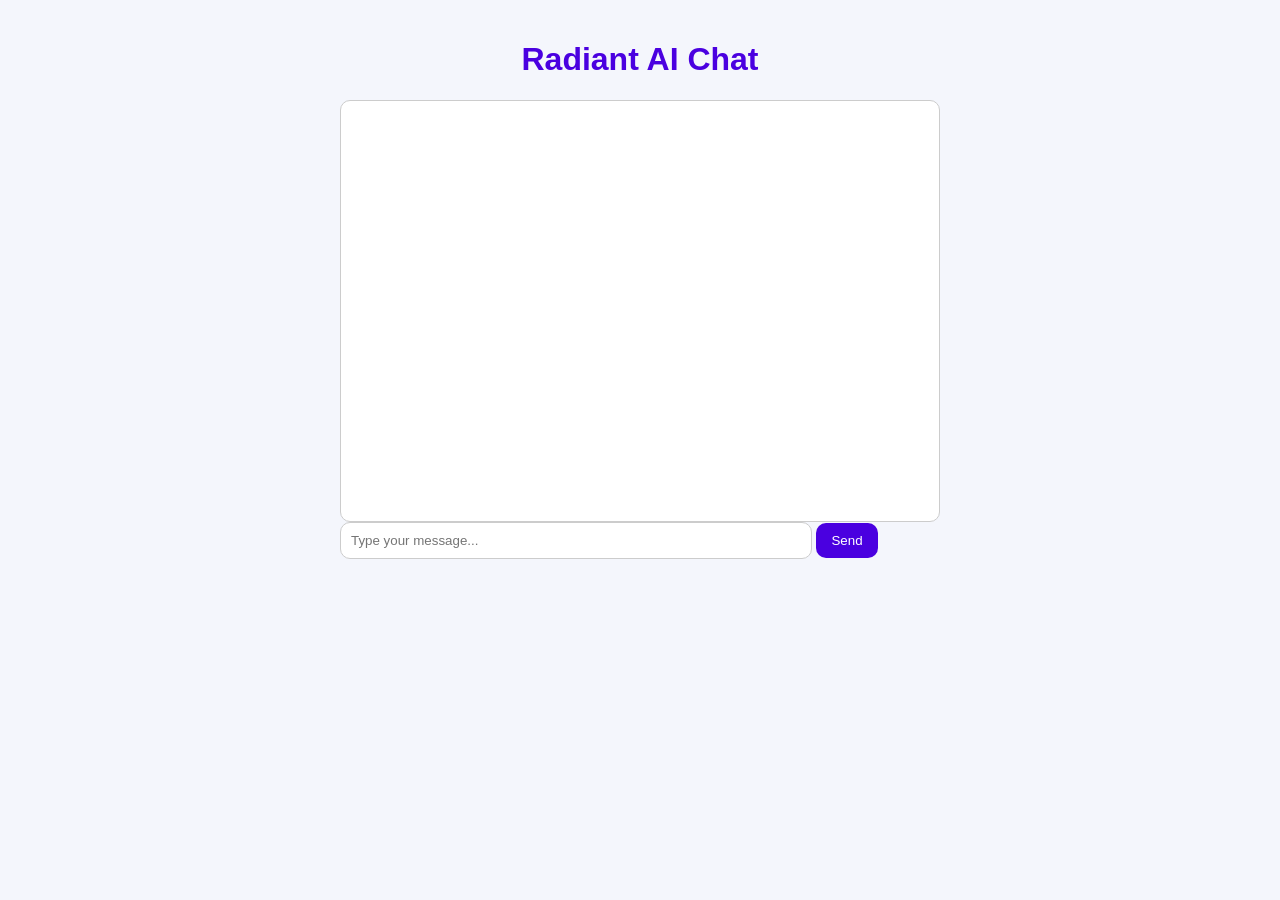
==== index.html @ 6e2d1424 "Create index.html" ====
<!DOCTYPE html>
<html lang="en">
<head>
    <meta charset="UTF-8">
    <meta name="viewport" content="width=device-width, initial-scale=1.0">
    <title>Radiant AI Chat</title>
    <style>
        body {
            font-family: Arial, sans-serif;
            padding: 20px;
            max-width: 600px;
            margin: auto;
            background: #f4f6fc;
        }
        h1 {
            text-align: center;
            color: #4a00e0;
        }
        #chat {
            border: 1px solid #ccc;
            padding: 10px;
            height: 400px;
            overflow-y: scroll;
            background: white;
            border-radius: 10px;
        }
        .message {
            margin: 10px 0;
            padding: 8px 12px;
            border-radius: 15px;
            max-width: 80%;
            word-wrap: break-word;
        }
        .user {
            background: #d0f0fd;
            color: #0077b6;
            margin-left: auto;
            text-align: right;
        }
        .ai {
            background: #e0d7fd;
            color: #4a00e0;
            margin-right: auto;
            text-align: left;
        }
        input {
            width: 75%;
            padding: 10px;
            border-radius: 10px;
            border: 1px solid #ccc;
        }
        button {
            padding: 10px 15px;
            border-radius: 10px;
            border: none;
            background: #4a00e0;
            color: white;
            cursor: pointer;
        }
        button:hover {
            background: #6a00ff;
        }
        #typing {
            font-style: italic;
            color: gray;
            display: none;
            margin-top: 5px;
        }
    </style>
</head>
<body>
    <h1>Radiant AI Chat</h1>
    <div id="chat"></div>
    <div id="typing">Radiant AI is typing...</div>
    <input id="message" placeholder="Type your message..." />
    <button onclick="sendMessage()">Send</button>

    <script>
        const messageBox = document.getElementById("message");
        const chat = document.getElementById("chat");
        const typing = document.getElementById("typing");

        // Send message on Enter key
        messageBox.addEventListener("keypress", function(e){
            if(e.key === "Enter"){
                sendMessage();
            }
        });

        async function sendMessage() {
            const message = messageBox.value.trim();
            if(!message) return;

            // Display user message
            const userDiv = document.createElement("div");
            userDiv.className = "message user";
            userDiv.textContent = message;
            chat.appendChild(userDiv);

            // Show typing indicator
            typing.style.display = "block";

            // Send to backend
            const response = await fetch("/chat", {
                method: "POST",
                headers: { "Content-Type": "application/json" },
                body: JSON.stringify({ message })
            });
            const data = await response.json();

            // Hide typing indicator
            typing.style.display = "none";

            // Display AI message
            const aiDiv = document.createElement("div");
            aiDiv.className = "message ai";
            aiDiv.textContent = data.content;
            chat.appendChild(aiDiv);

            chat.scrollTop = chat.scrollHeight;
            messageBox.value = "";
        }
    </script>
</body>
</html>
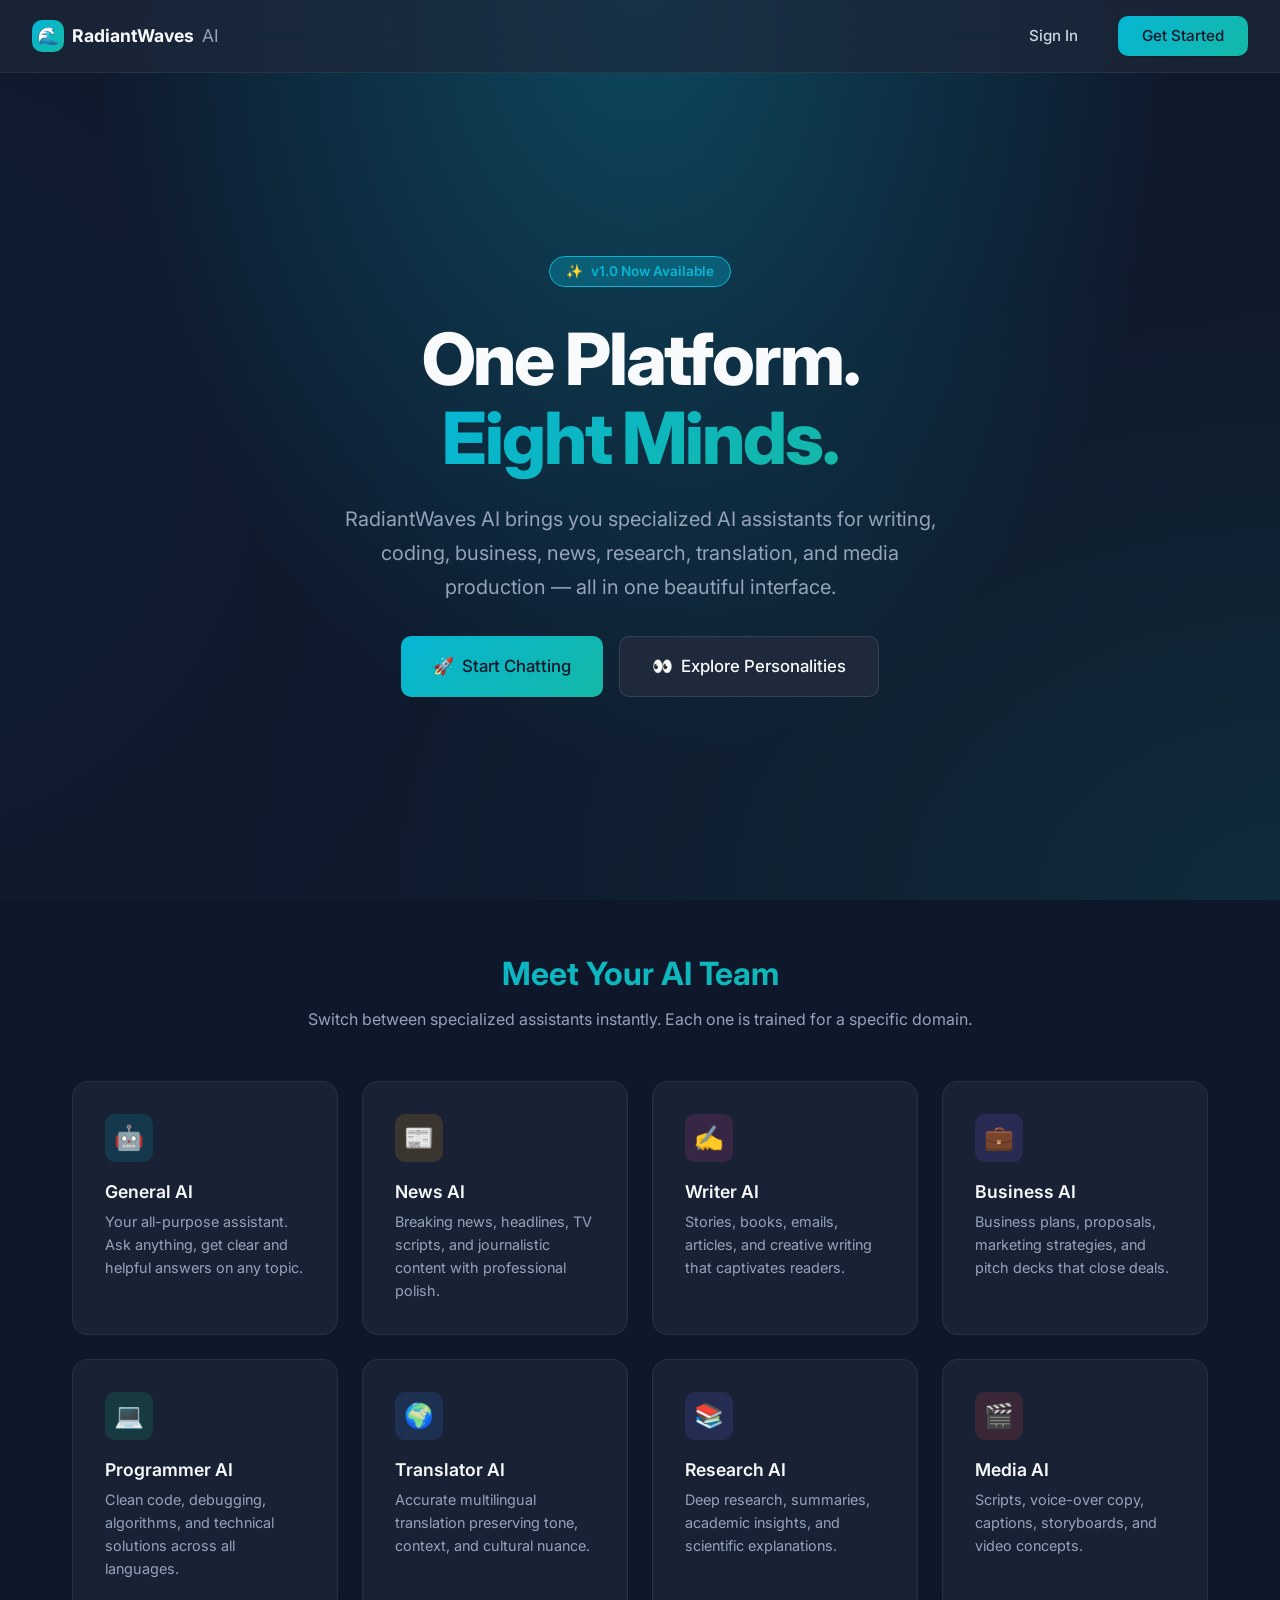
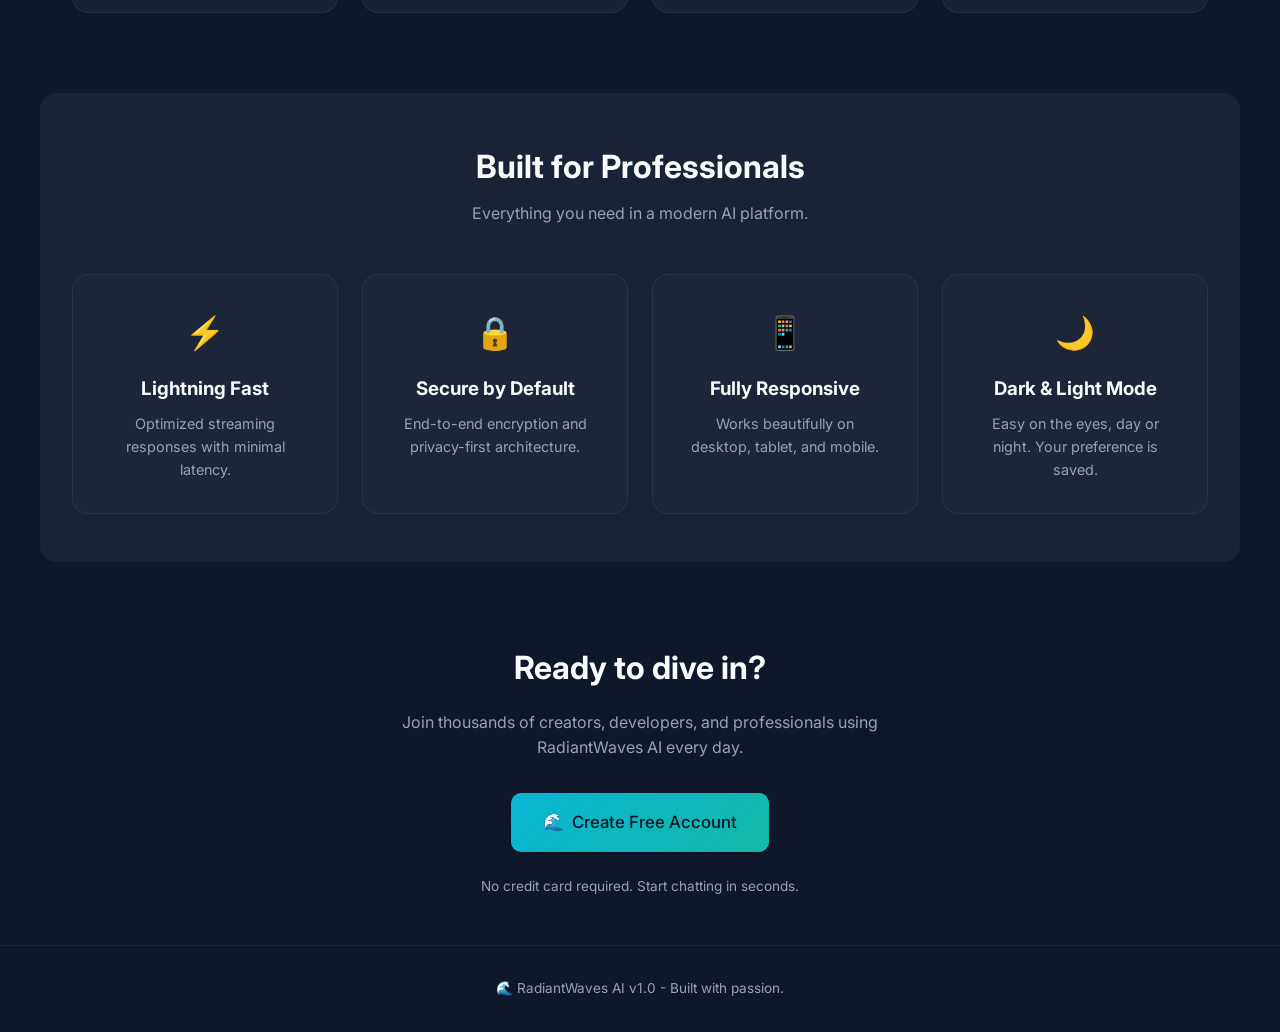
==== commit e7e35c48: "Add files via upload" ====
--- a/index.html
+++ b/index.html
@@ -1,125 +1,95 @@
 <!DOCTYPE html>
-<html lang="en">
+<html lang="en" data-theme="dark">
 <head>
-    <meta charset="UTF-8">
-    <meta name="viewport" content="width=device-width, initial-scale=1.0">
-    <title>Radiant AI Chat</title>
-    <style>
-        body {
-            font-family: Arial, sans-serif;
-            padding: 20px;
-            max-width: 600px;
-            margin: auto;
-            background: #f4f6fc;
-        }
-        h1 {
-            text-align: center;
-            color: #4a00e0;
-        }
-        #chat {
-            border: 1px solid #ccc;
-            padding: 10px;
-            height: 400px;
-            overflow-y: scroll;
-            background: white;
-            border-radius: 10px;
-        }
-        .message {
-            margin: 10px 0;
-            padding: 8px 12px;
-            border-radius: 15px;
-            max-width: 80%;
-            word-wrap: break-word;
-        }
-        .user {
-            background: #d0f0fd;
-            color: #0077b6;
-            margin-left: auto;
-            text-align: right;
-        }
-        .ai {
-            background: #e0d7fd;
-            color: #4a00e0;
-            margin-right: auto;
-            text-align: left;
-        }
-        input {
-            width: 75%;
-            padding: 10px;
-            border-radius: 10px;
-            border: 1px solid #ccc;
-        }
-        button {
-            padding: 10px 15px;
-            border-radius: 10px;
-            border: none;
-            background: #4a00e0;
-            color: white;
-            cursor: pointer;
-        }
-        button:hover {
-            background: #6a00ff;
-        }
-        #typing {
-            font-style: italic;
-            color: gray;
-            display: none;
-            margin-top: 5px;
-        }
-    </style>
+<meta charset="UTF-8">
+<meta name="viewport" content="width=device-width, initial-scale=1.0">
+<title>RadiantWaves AI - Intelligent Assistants for Every Task</title>
+<meta name="description" content="RadiantWaves AI - 8 specialized AI personalities to help you write, code, research, translate, and more.">
+<link rel="preconnect" href="https://fonts.googleapis.com">
+<link href="https://fonts.googleapis.com/css2?family=Inter:wght@400;500;600;700;800&family=JetBrains+Mono:wght@400;500&display=swap" rel="stylesheet">
+<link rel="stylesheet" href="css/main.css">
 </head>
 <body>
-    <h1>Radiant AI Chat</h1>
-    <div id="chat"></div>
-    <div id="typing">Radiant AI is typing...</div>
-    <input id="message" placeholder="Type your message..." />
-    <button onclick="sendMessage()">Send</button>
+<nav style="position:fixed;top:0;left:0;right:0;z-index:100;padding:var(--space-md) var(--space-xl);display:flex;align-items:center;justify-content:space-between;background:var(--bg-glass);backdrop-filter:blur(20px);border-bottom:1px solid var(--border-subtle);">
+<a href="index.html" style="display:flex;align-items:center;gap:var(--space-sm);font-weight:700;font-size:1.1rem;color:var(--text-primary);text-decoration:none;">
+<div style="width:32px;height:32px;border-radius:var(--radius-md);background:var(--accent-gradient);display:flex;align-items:center;justify-content:center;font-size:1.1rem;">&#127754;</div>
+RadiantWaves <span style="font-weight:400;color:var(--text-muted);">AI</span>
+</a>
+<div style="display:flex;align-items:center;gap:var(--space-md);">
+<a href="login.html" class="btn btn-ghost">Sign In</a>
+<a href="register.html" class="btn btn-primary">Get Started</a>
+</div>
+</nav>
 
-    <script>
-        const messageBox = document.getElementById("message");
-        const chat = document.getElementById("chat");
-        const typing = document.getElementById("typing");
+<section class="landing-hero" style="padding-top:100px;">
+<div class="landing-hero-content">
+<div class="landing-hero-badge"><span>&#10024;</span> v1.0 Now Available</div>
+<h1 class="landing-hero-title">One Platform.<br><span class="gradient-text">Eight Minds.</span></h1>
+<p class="landing-hero-subtitle">RadiantWaves AI brings you specialized AI assistants for writing, coding, business, news, research, translation, and media production — all in one beautiful interface.</p>
+<div class="landing-hero-cta">
+<a href="chat.html" class="btn btn-primary btn-lg"><span>&#128640;</span> Start Chatting</a>
+<a href="#personalities" class="btn btn-secondary btn-lg"><span>&#128064;</span> Explore Personalities</a>
+</div>
+</div>
+</section>
 
-        // Send message on Enter key
-        messageBox.addEventListener("keypress", function(e){
-            if(e.key === "Enter"){
-                sendMessage();
-            }
-        });
+<section class="landing-section" id="personalities">
+<h2 class="landing-section-title gradient-text">Meet Your AI Team</h2>
+<p class="landing-section-subtitle">Switch between specialized assistants instantly. Each one is trained for a specific domain.</p>
+<div class="personality-grid">
+<div class="personality-card" style="--card-accent:linear-gradient(90deg,#06b6d4,#14b8a6);--card-accent-bg:rgba(6,182,212,0.15);">
+<div class="personality-card-icon">&#129302;</div><div class="personality-card-title">General AI</div><div class="personality-card-desc">Your all-purpose assistant. Ask anything, get clear and helpful answers on any topic.</div>
+</div>
+<div class="personality-card" style="--card-accent:linear-gradient(90deg,#f59e0b,#f97316);--card-accent-bg:rgba(245,158,11,0.15);">
+<div class="personality-card-icon">&#128240;</div><div class="personality-card-title">News AI</div><div class="personality-card-desc">Breaking news, headlines, TV scripts, and journalistic content with professional polish.</div>
+</div>
+<div class="personality-card" style="--card-accent:linear-gradient(90deg,#ec4899,#f43f5e);--card-accent-bg:rgba(236,72,153,0.15);">
+<div class="personality-card-icon">&#9997;&#65039;</div><div class="personality-card-title">Writer AI</div><div class="personality-card-desc">Stories, books, emails, articles, and creative writing that captivates readers.</div>
+</div>
+<div class="personality-card" style="--card-accent:linear-gradient(90deg,#8b5cf6,#a855f7);--card-accent-bg:rgba(139,92,246,0.15);">
+<div class="personality-card-icon">&#128188;</div><div class="personality-card-title">Business AI</div><div class="personality-card-desc">Business plans, proposals, marketing strategies, and pitch decks that close deals.</div>
+</div>
+<div class="personality-card" style="--card-accent:linear-gradient(90deg,#10b981,#22c55e);--card-accent-bg:rgba(16,185,129,0.15);">
+<div class="personality-card-icon">&#128187;</div><div class="personality-card-title">Programmer AI</div><div class="personality-card-desc">Clean code, debugging, algorithms, and technical solutions across all languages.</div>
+</div>
+<div class="personality-card" style="--card-accent:linear-gradient(90deg,#3b82f6,#06b6d4);--card-accent-bg:rgba(59,130,246,0.15);">
+<div class="personality-card-icon">&#127757;</div><div class="personality-card-title">Translator AI</div><div class="personality-card-desc">Accurate multilingual translation preserving tone, context, and cultural nuance.</div>
+</div>
+<div class="personality-card" style="--card-accent:linear-gradient(90deg,#6366f1,#8b5cf6);--card-accent-bg:rgba(99,102,241,0.15);">
+<div class="personality-card-icon">&#128218;</div><div class="personality-card-title">Research AI</div><div class="personality-card-desc">Deep research, summaries, academic insights, and scientific explanations.</div>
+</div>
+<div class="personality-card" style="--card-accent:linear-gradient(90deg,#ef4444,#f97316);--card-accent-bg:rgba(239,68,68,0.15);">
+<div class="personality-card-icon">&#127916;</div><div class="personality-card-title">Media AI</div><div class="personality-card-desc">Scripts, voice-over copy, captions, storyboards, and video concepts.</div>
+</div>
+</div>
+</section>
 
-        async function sendMessage() {
-            const message = messageBox.value.trim();
-            if(!message) return;
+<section class="landing-section" style="background:var(--bg-glass);border-radius:var(--radius-lg);margin:var(--space-xl) auto;">
+<h2 class="landing-section-title">Built for Professionals</h2>
+<p class="landing-section-subtitle">Everything you need in a modern AI platform.</p>
+<div style="display:grid;grid-template-columns:repeat(auto-fit,minmax(250px,1fr));gap:var(--space-lg);margin-top:var(--space-xl);">
+<div class="card" style="text-align:center;"><div style="font-size:2rem;margin-bottom:var(--space-md);">&#9889;</div><h3 style="margin-bottom:var(--space-sm);">Lightning Fast</h3><p style="color:var(--text-muted);font-size:0.9rem;">Optimized streaming responses with minimal latency.</p></div>
+<div class="card" style="text-align:center;"><div style="font-size:2rem;margin-bottom:var(--space-md);">&#128274;</div><h3 style="margin-bottom:var(--space-sm);">Secure by Default</h3><p style="color:var(--text-muted);font-size:0.9rem;">End-to-end encryption and privacy-first architecture.</p></div>
+<div class="card" style="text-align:center;"><div style="font-size:2rem;margin-bottom:var(--space-md);">&#128241;</div><h3 style="margin-bottom:var(--space-sm);">Fully Responsive</h3><p style="color:var(--text-muted);font-size:0.9rem;">Works beautifully on desktop, tablet, and mobile.</p></div>
+<div class="card" style="text-align:center;"><div style="font-size:2rem;margin-bottom:var(--space-md);">&#127769;</div><h3 style="margin-bottom:var(--space-sm);">Dark & Light Mode</h3><p style="color:var(--text-muted);font-size:0.9rem;">Easy on the eyes, day or night. Your preference is saved.</p></div>
+</div>
+</section>
 
-            // Display user message
-            const userDiv = document.createElement("div");
-            userDiv.className = "message user";
-            userDiv.textContent = message;
-            chat.appendChild(userDiv);
+<section style="text-align:center;padding:var(--space-2xl) var(--space-xl);">
+<h2 style="font-size:2rem;font-weight:700;margin-bottom:var(--space-md);">Ready to dive in?</h2>
+<p style="color:var(--text-muted);margin-bottom:var(--space-xl);max-width:500px;margin-left:auto;margin-right:auto;">Join thousands of creators, developers, and professionals using RadiantWaves AI every day.</p>
+<a href="register.html" class="btn btn-primary btn-lg"><span>&#127754;</span> Create Free Account</a>
+<p style="color:var(--text-muted);font-size:0.85rem;margin-top:var(--space-lg);">No credit card required. Start chatting in seconds.</p>
+</section>
 
-            // Show typing indicator
-            typing.style.display = "block";
+<footer style="border-top:1px solid var(--border-subtle);padding:var(--space-xl);text-align:center;color:var(--text-muted);font-size:0.85rem;">
+<p>&#127754; RadiantWaves AI v1.0 - Built with passion.</p>
+</footer>
 
-            // Send to backend
-            const response = await fetch("/chat", {
-                method: "POST",
-                headers: { "Content-Type": "application/json" },
-                body: JSON.stringify({ message })
-            });
-            const data = await response.json();
-
-            // Hide typing indicator
-            typing.style.display = "none";
-
-            // Display AI message
-            const aiDiv = document.createElement("div");
-            aiDiv.className = "message ai";
-            aiDiv.textContent = data.content;
-            chat.appendChild(aiDiv);
-
-            chat.scrollTop = chat.scrollHeight;
-            messageBox.value = "";
-        }
-    </script>
+<script src="js/config.js"></script>
+<script src="js/utils.js"></script>
+<script src="js/db.js"></script>
+<script src="js/auth.js"></script>
+<script src="js/app.js"></script>
 </body>
 </html>
--- a/css/main.css
+++ b/css/main.css
@@ -0,0 +1,209 @@
+/* RadiantWaves AI - Design System */
+:root {
+  --bg-primary: #0f172a; --bg-secondary: #1e293b; --bg-tertiary: #334155;
+  --bg-glass: rgba(30,41,59,0.7); --bg-glass-hover: rgba(30,41,59,0.9);
+  --accent-primary: #06b6d4; --accent-secondary: #14b8a6;
+  --accent-gradient: linear-gradient(135deg,#06b6d4 0%,#14b8a6 100%);
+  --accent-glow: rgba(6,182,212,0.3);
+  --text-primary: #f8fafc; --text-secondary: #cbd5e1; --text-muted: #94a3b8; --text-inverse: #0f172a;
+  --border-subtle: rgba(148,163,184,0.1); --border-medium: rgba(148,163,184,0.2);
+  --shadow-sm: 0 1px 2px rgba(0,0,0,0.3); --shadow-md: 0 4px 6px -1px rgba(0,0,0,0.4);
+  --shadow-lg: 0 10px 15px -3px rgba(0,0,0,0.5); --shadow-glow: 0 0 20px var(--accent-glow);
+  --space-xs: 0.25rem; --space-sm: 0.5rem; --space-md: 1rem; --space-lg: 1.5rem; --space-xl: 2rem; --space-2xl: 3rem;
+  --font-sans: 'Inter',-apple-system,BlinkMacSystemFont,'Segoe UI',Roboto,sans-serif;
+  --font-mono: 'JetBrains Mono','Fira Code',monospace;
+  --radius-sm: 6px; --radius-md: 10px; --radius-lg: 16px; --radius-xl: 24px; --radius-full: 9999px;
+  --sidebar-width: 280px; --transition-fast: 150ms ease; --transition-base: 250ms ease;
+}
+[data-theme="light"] {
+  --bg-primary: #f8fafc; --bg-secondary: #f1f5f9; --bg-tertiary: #e2e8f0;
+  --bg-glass: rgba(241,245,249,0.85); --bg-glass-hover: rgba(241,245,249,0.95);
+  --text-primary: #0f172a; --text-secondary: #334155; --text-muted: #64748b; --text-inverse: #f8fafc;
+  --border-subtle: rgba(15,23,42,0.08); --border-medium: rgba(15,23,42,0.15);
+}
+*,*::before,*::after{margin:0;padding:0;box-sizing:border-box}
+html{scroll-behavior:smooth;font-size:16px}
+body{font-family:var(--font-sans);background:var(--bg-primary);color:var(--text-primary);line-height:1.6;min-height:100vh;overflow-x:hidden;-webkit-font-smoothing:antialiased}
+a{color:var(--accent-primary);text-decoration:none;transition:color var(--transition-fast)}
+a:hover{color:var(--accent-secondary)}
+button{font-family:inherit;cursor:pointer;border:none;background:none;color:inherit}
+img{max-width:100%;display:block}
+::-webkit-scrollbar{width:6px;height:6px}
+::-webkit-scrollbar-track{background:transparent}
+::-webkit-scrollbar-thumb{background:var(--bg-tertiary);border-radius:var(--radius-full)}
+::-webkit-scrollbar-thumb:hover{background:var(--accent-primary)}
+.glass{background:var(--bg-glass);backdrop-filter:blur(20px);-webkit-backdrop-filter:blur(20px);border:1px solid var(--border-subtle)}
+.gradient-text{background:var(--accent-gradient);-webkit-background-clip:text;-webkit-text-fill-color:transparent;background-clip:text}
+.btn{display:inline-flex;align-items:center;justify-content:center;gap:var(--space-sm);padding:var(--space-sm) var(--space-lg);border-radius:var(--radius-md);font-weight:500;font-size:0.95rem;transition:all var(--transition-base);white-space:nowrap}
+.btn-primary{background:var(--accent-gradient);color:var(--text-inverse);box-shadow:var(--shadow-sm)}
+.btn-primary:hover{transform:translateY(-1px);box-shadow:var(--shadow-glow)}
+.btn-secondary{background:var(--bg-secondary);color:var(--text-primary);border:1px solid var(--border-medium)}
+.btn-secondary:hover{background:var(--bg-tertiary);border-color:var(--accent-primary)}
+.btn-ghost{background:transparent;color:var(--text-secondary)}
+.btn-ghost:hover{background:var(--bg-secondary);color:var(--text-primary)}
+.btn-lg{padding:var(--space-md) var(--space-xl);font-size:1.05rem}
+.icon-btn{width:36px;height:36px;display:flex;align-items:center;justify-content:center;border-radius:var(--radius-md);color:var(--text-muted);transition:all var(--transition-fast)}
+.icon-btn:hover{background:var(--bg-secondary);color:var(--text-primary)}
+.input{width:100%;padding:var(--space-md);background:var(--bg-secondary);border:1px solid var(--border-subtle);border-radius:var(--radius-md);color:var(--text-primary);font-size:0.95rem;transition:all var(--transition-fast);outline:none}
+.input:focus{border-color:var(--accent-primary);box-shadow:0 0 0 3px var(--accent-glow)}
+.input::placeholder{color:var(--text-muted)}
+.card{background:var(--bg-glass);backdrop-filter:blur(20px);border:1px solid var(--border-subtle);border-radius:var(--radius-lg);padding:var(--space-xl);transition:all var(--transition-base)}
+.card:hover{border-color:var(--border-medium);box-shadow:var(--shadow-md)}
+.badge{display:inline-flex;align-items:center;gap:var(--space-xs);padding:var(--space-xs) var(--space-sm);border-radius:var(--radius-full);font-size:0.75rem;font-weight:600;text-transform:uppercase;letter-spacing:0.05em}
+.badge-accent{background:var(--accent-glow);color:var(--accent-primary)}
+@keyframes fadeIn{from{opacity:0;transform:translateY(10px)}to{opacity:1;transform:translateY(0)}}
+@keyframes slideInLeft{from{opacity:0;transform:translateX(-20px)}to{opacity:1;transform:translateX(0)}}
+@keyframes slideInRight{from{opacity:0;transform:translateX(20px)}to{opacity:1;transform:translateX(0)}}
+@keyframes pulse{0%,100%{opacity:1}50%{opacity:0.5}}
+@keyframes shimmer{0%{background-position:-200% 0}100%{background-position:200% 0}}
+@keyframes float{0%,100%{transform:translateY(0)}50%{transform:translateY(-10px)}}
+@keyframes typing{0%,60%,100%{transform:translateY(0)}30%{transform:translateY(-4px)}}
+.animate-fade-in{animation:fadeIn 0.5s ease forwards}
+.animate-slide-in-left{animation:slideInLeft 0.4s ease forwards}
+.animate-slide-in-right{animation:slideInRight 0.4s ease forwards}
+.app-layout{display:flex;min-height:100vh}
+.main-content{flex:1;margin-left:var(--sidebar-width);transition:margin-left var(--transition-base);min-height:100vh;display:flex;flex-direction:column}
+.sidebar{position:fixed;left:0;top:0;bottom:0;width:var(--sidebar-width);background:var(--bg-glass);backdrop-filter:blur(20px);border-right:1px solid var(--border-subtle);display:flex;flex-direction:column;z-index:100;transition:transform var(--transition-base)}
+.sidebar-header{padding:var(--space-lg);border-bottom:1px solid var(--border-subtle);display:flex;align-items:center;gap:var(--space-md)}
+.sidebar-logo{width:36px;height:36px;border-radius:var(--radius-md);background:var(--accent-gradient);display:flex;align-items:center;justify-content:center;font-size:1.2rem;flex-shrink:0}
+.sidebar-brand{font-size:1.1rem;font-weight:700;letter-spacing:-0.02em}
+.sidebar-brand span{font-weight:400;color:var(--text-muted)}
+.sidebar-new-chat{margin:var(--space-md)}
+.sidebar-nav{flex:1;overflow-y:auto;padding:var(--space-sm)}
+.sidebar-section{margin-bottom:var(--space-md)}
+.sidebar-section-title{font-size:0.7rem;font-weight:600;text-transform:uppercase;letter-spacing:0.1em;color:var(--text-muted);padding:var(--space-sm) var(--space-md)}
+.sidebar-item{display:flex;align-items:center;gap:var(--space-md);padding:var(--space-sm) var(--space-md);border-radius:var(--radius-md);color:var(--text-secondary);font-size:0.9rem;transition:all var(--transition-fast);cursor:pointer;border:none;background:none;width:100%;text-align:left}
+.sidebar-item:hover{background:var(--bg-secondary);color:var(--text-primary)}
+.sidebar-item.active{background:var(--accent-glow);color:var(--accent-primary)}
+.sidebar-item-icon{width:20px;height:20px;display:flex;align-items:center;justify-content:center;flex-shrink:0}
+.sidebar-footer{padding:var(--space-md);border-top:1px solid var(--border-subtle)}
+.sidebar-user{display:flex;align-items:center;gap:var(--space-md);padding:var(--space-sm);border-radius:var(--radius-md);cursor:pointer;transition:background var(--transition-fast)}
+.sidebar-user:hover{background:var(--bg-secondary)}
+.sidebar-user-avatar{width:32px;height:32px;border-radius:var(--radius-full);background:var(--accent-gradient);display:flex;align-items:center;justify-content:center;font-weight:600;font-size:0.8rem;flex-shrink:0}
+.sidebar-user-info{flex:1;min-width:0}
+.sidebar-user-name{font-size:0.9rem;font-weight:500;white-space:nowrap;overflow:hidden;text-overflow:ellipsis}
+.sidebar-user-email{font-size:0.75rem;color:var(--text-muted);white-space:nowrap;overflow:hidden;text-overflow:ellipsis}
+.top-bar{height:60px;display:flex;align-items:center;justify-content:space-between;padding:0 var(--space-xl);border-bottom:1px solid var(--border-subtle);background:var(--bg-glass);backdrop-filter:blur(20px);position:sticky;top:0;z-index:50}
+.top-bar-left{display:flex;align-items:center;gap:var(--space-md)}
+.top-bar-title{font-size:1.1rem;font-weight:600}
+.top-bar-right{display:flex;align-items:center;gap:var(--space-sm)}
+.chat-container{flex:1;display:flex;flex-direction:column;overflow:hidden}
+.chat-messages{flex:1;overflow-y:auto;padding:var(--space-xl);display:flex;flex-direction:column;gap:var(--space-lg)}
+.message{display:flex;gap:var(--space-md);max-width:900px;width:100%;margin:0 auto;animation:fadeIn 0.3s ease}
+.message-avatar{width:36px;height:36px;border-radius:var(--radius-md);display:flex;align-items:center;justify-content:center;font-size:1.1rem;flex-shrink:0;margin-top:4px}
+.message-avatar.ai{background:var(--accent-gradient);color:var(--text-inverse)}
+.message-avatar.user{background:var(--bg-tertiary);color:var(--text-primary)}
+.message-content{flex:1;min-width:0}
+.message-header{display:flex;align-items:center;gap:var(--space-sm);margin-bottom:var(--space-xs)}
+.message-author{font-weight:600;font-size:0.9rem}
+.message-time{font-size:0.75rem;color:var(--text-muted)}
+.message-body{color:var(--text-secondary);line-height:1.7;font-size:0.95rem}
+.message-body p{margin-bottom:var(--space-md)}
+.message-body p:last-child{margin-bottom:0}
+.message-body pre{background:var(--bg-secondary);border:1px solid var(--border-subtle);border-radius:var(--radius-md);padding:var(--space-md);overflow-x:auto;margin:var(--space-md) 0;font-family:var(--font-mono);font-size:0.85rem}
+.message-body code{background:var(--bg-secondary);padding:var(--space-xs) var(--space-sm);border-radius:var(--radius-sm);font-family:var(--font-mono);font-size:0.85rem;color:var(--accent-primary)}
+.message-body pre code{background:none;padding:0;color:inherit}
+.message-body ul,.message-body ol{margin:var(--space-md) 0;padding-left:var(--space-xl)}
+.message-body li{margin-bottom:var(--space-xs)}
+.message-body strong{color:var(--text-primary)}
+.message-body blockquote{border-left:3px solid var(--accent-primary);padding-left:var(--space-md);margin:var(--space-md) 0;color:var(--text-muted);font-style:italic}
+.chat-input-area{padding:var(--space-lg) var(--space-xl);border-top:1px solid var(--border-subtle);background:var(--bg-glass);backdrop-filter:blur(20px)}
+.chat-input-wrapper{max-width:900px;margin:0 auto;position:relative}
+.chat-input{width:100%;padding:var(--space-md) var(--space-xl);padding-right:120px;background:var(--bg-secondary);border:1px solid var(--border-subtle);border-radius:var(--radius-xl);color:var(--text-primary);font-size:0.95rem;resize:none;outline:none;min-height:56px;max-height:200px;transition:all var(--transition-fast);font-family:inherit;line-height:1.5}
+.chat-input:focus{border-color:var(--accent-primary);box-shadow:0 0 0 3px var(--accent-glow)}
+.chat-input-actions{position:absolute;right:var(--space-md);bottom:var(--space-md);display:flex;align-items:center;gap:var(--space-sm)}
+.chat-send-btn{width:36px;height:36px;border-radius:var(--radius-md);background:var(--accent-gradient);color:var(--text-inverse);display:flex;align-items:center;justify-content:center;transition:all var(--transition-fast)}
+.chat-send-btn:hover{transform:scale(1.05);box-shadow:var(--shadow-glow)}
+.chat-send-btn:disabled{opacity:0.5;cursor:not-allowed;transform:none}
+.personality-selector{display:flex;gap:var(--space-sm);padding:var(--space-sm) var(--space-xl);overflow-x:auto;border-bottom:1px solid var(--border-subtle);background:var(--bg-glass);backdrop-filter:blur(20px)}
+.personality-chip{display:flex;align-items:center;gap:var(--space-sm);padding:var(--space-sm) var(--space-md);border-radius:var(--radius-full);background:var(--bg-secondary);border:1px solid var(--border-subtle);color:var(--text-secondary);font-size:0.85rem;font-weight:500;white-space:nowrap;cursor:pointer;transition:all var(--transition-fast)}
+.personality-chip:hover{border-color:var(--border-medium);color:var(--text-primary)}
+.personality-chip.active{background:var(--accent-glow);border-color:var(--accent-primary);color:var(--accent-primary)}
+.personality-chip-icon{font-size:1rem}
+.typing-indicator{display:flex;align-items:center;gap:4px;padding:var(--space-md)}
+.typing-indicator span{width:8px;height:8px;border-radius:50%;background:var(--accent-primary);animation:typing 1.4s infinite}
+.typing-indicator span:nth-child(2){animation-delay:0.2s}
+.typing-indicator span:nth-child(3){animation-delay:0.4s}
+.welcome-screen{flex:1;display:flex;flex-direction:column;align-items:center;justify-content:center;text-align:center;padding:var(--space-2xl);gap:var(--space-xl)}
+.welcome-logo{width:80px;height:80px;border-radius:var(--radius-xl);background:var(--accent-gradient);display:flex;align-items:center;justify-content:center;font-size:2.5rem;box-shadow:var(--shadow-glow);animation:float 3s ease-in-out infinite}
+.welcome-title{font-size:2rem;font-weight:700;letter-spacing:-0.02em}
+.welcome-subtitle{color:var(--text-muted);max-width:500px}
+.welcome-suggestions{display:grid;grid-template-columns:repeat(auto-fit,minmax(200px,1fr));gap:var(--space-md);max-width:700px;width:100%}
+.welcome-suggestion{padding:var(--space-lg);background:var(--bg-glass);border:1px solid var(--border-subtle);border-radius:var(--radius-lg);text-align:left;cursor:pointer;transition:all var(--transition-base)}
+.welcome-suggestion:hover{border-color:var(--accent-primary);transform:translateY(-2px);box-shadow:var(--shadow-md)}
+.welcome-suggestion-icon{font-size:1.5rem;margin-bottom:var(--space-sm)}
+.welcome-suggestion-text{font-size:0.9rem;color:var(--text-secondary)}
+.auth-page{min-height:100vh;display:flex;align-items:center;justify-content:center;padding:var(--space-xl);background:radial-gradient(ellipse at top,var(--accent-glow),transparent 50%),var(--bg-primary)}
+.auth-card{width:100%;max-width:420px;padding:var(--space-2xl)}
+.auth-header{text-align:center;margin-bottom:var(--space-xl)}
+.auth-logo{width:56px;height:56px;border-radius:var(--radius-lg);background:var(--accent-gradient);display:flex;align-items:center;justify-content:center;font-size:1.8rem;margin:0 auto var(--space-lg);box-shadow:var(--shadow-glow)}
+.auth-title{font-size:1.5rem;font-weight:700;margin-bottom:var(--space-sm)}
+.auth-subtitle{color:var(--text-muted);font-size:0.9rem}
+.auth-form{display:flex;flex-direction:column;gap:var(--space-md)}
+.auth-form-group{display:flex;flex-direction:column;gap:var(--space-xs)}
+.auth-form-label{font-size:0.85rem;font-weight:500;color:var(--text-secondary)}
+.auth-submit{width:100%;margin-top:var(--space-sm)}
+.auth-footer{text-align:center;margin-top:var(--space-xl);padding-top:var(--space-xl);border-top:1px solid var(--border-subtle);color:var(--text-muted);font-size:0.9rem}
+.auth-divider{display:flex;align-items:center;gap:var(--space-md);margin:var(--space-md) 0;color:var(--text-muted);font-size:0.85rem}
+.auth-divider::before,.auth-divider::after{content:'';flex:1;height:1px;background:var(--border-subtle)}
+.landing-hero{min-height:100vh;display:flex;flex-direction:column;align-items:center;justify-content:center;text-align:center;padding:var(--space-2xl);background:radial-gradient(ellipse at top,var(--accent-glow),transparent 60%),radial-gradient(ellipse at bottom right,rgba(20,184,166,0.1),transparent 50%),var(--bg-primary);position:relative;overflow:hidden}
+.landing-hero::before{content:'';position:absolute;top:-50%;left:-50%;width:200%;height:200%;background:radial-gradient(circle at 20% 50%,rgba(6,182,212,0.03) 0%,transparent 50%),radial-gradient(circle at 80% 80%,rgba(20,184,166,0.03) 0%,transparent 50%);animation:shimmer 20s linear infinite;pointer-events:none}
+.landing-hero-content{position:relative;z-index:1;max-width:800px}
+.landing-hero-badge{display:inline-flex;align-items:center;gap:var(--space-sm);padding:var(--space-xs) var(--space-md);background:var(--accent-glow);border:1px solid var(--accent-primary);border-radius:var(--radius-full);font-size:0.85rem;font-weight:600;color:var(--accent-primary);margin-bottom:var(--space-xl)}
+.landing-hero-title{font-size:clamp(2.5rem,6vw,4.5rem);font-weight:800;line-height:1.1;letter-spacing:-0.03em;margin-bottom:var(--space-lg)}
+.landing-hero-subtitle{font-size:clamp(1rem,2vw,1.25rem);color:var(--text-muted);max-width:600px;margin:0 auto var(--space-xl);line-height:1.7}
+.landing-hero-cta{display:flex;gap:var(--space-md);justify-content:center;flex-wrap:wrap}
+.landing-section{padding:var(--space-2xl) var(--space-xl);max-width:1200px;margin:0 auto}
+.landing-section-title{font-size:2rem;font-weight:700;text-align:center;margin-bottom:var(--space-sm)}
+.landing-section-subtitle{text-align:center;color:var(--text-muted);margin-bottom:var(--space-2xl)}
+.personality-grid{display:grid;grid-template-columns:repeat(auto-fit,minmax(260px,1fr));gap:var(--space-lg)}
+.personality-card{padding:var(--space-xl);border-radius:var(--radius-lg);background:var(--bg-glass);border:1px solid var(--border-subtle);transition:all var(--transition-base);cursor:pointer;position:relative;overflow:hidden}
+.personality-card::before{content:'';position:absolute;top:0;left:0;right:0;height:3px;background:var(--card-accent,var(--accent-gradient));opacity:0;transition:opacity var(--transition-base)}
+.personality-card:hover{transform:translateY(-4px);border-color:var(--border-medium);box-shadow:var(--shadow-lg)}
+.personality-card:hover::before{opacity:1}
+.personality-card-icon{width:48px;height:48px;border-radius:var(--radius-md);display:flex;align-items:center;justify-content:center;font-size:1.5rem;margin-bottom:var(--space-md);background:var(--card-accent-bg,var(--accent-glow))}
+.personality-card-title{font-size:1.1rem;font-weight:600;margin-bottom:var(--space-xs)}
+.personality-card-desc{font-size:0.9rem;color:var(--text-muted);line-height:1.6}
+.settings-page{max-width:800px;margin:0 auto;padding:var(--space-xl)}
+.settings-header{margin-bottom:var(--space-xl)}
+.settings-header h1{font-size:1.5rem;font-weight:700;margin-bottom:var(--space-xs)}
+.settings-header p{color:var(--text-muted)}
+.settings-section{background:var(--bg-glass);border:1px solid var(--border-subtle);border-radius:var(--radius-lg);padding:var(--space-xl);margin-bottom:var(--space-lg)}
+.settings-section-title{font-size:1rem;font-weight:600;margin-bottom:var(--space-lg);display:flex;align-items:center;gap:var(--space-sm)}
+.settings-row{display:flex;align-items:center;justify-content:space-between;padding:var(--space-md) 0;border-bottom:1px solid var(--border-subtle)}
+.settings-row:last-child{border-bottom:none}
+.settings-row-info h3{font-size:0.95rem;font-weight:500;margin-bottom:var(--space-xs)}
+.settings-row-info p{font-size:0.85rem;color:var(--text-muted)}
+.toggle{position:relative;width:44px;height:24px;background:var(--bg-tertiary);border-radius:var(--radius-full);cursor:pointer;transition:background var(--transition-fast);flex-shrink:0}
+.toggle.active{background:var(--accent-primary)}
+.toggle-knob{position:absolute;top:2px;left:2px;width:20px;height:20px;background:white;border-radius:50%;transition:transform var(--transition-fast);box-shadow:var(--shadow-sm)}
+.toggle.active .toggle-knob{transform:translateX(20px)}
+.mobile-toggle{display:none}
+@media(max-width:768px){
+  :root{--sidebar-width:260px}
+  .sidebar{transform:translateX(-100%)}
+  .sidebar.open{transform:translateX(0)}
+  .main-content{margin-left:0}
+  .mobile-toggle{display:flex}
+  .chat-messages{padding:var(--space-md)}
+  .welcome-suggestions{grid-template-columns:1fr}
+  .personality-grid{grid-template-columns:1fr}
+  .landing-hero-cta{flex-direction:column;align-items:center}
+  .btn-lg{width:100%;max-width:300px}
+  .settings-row{flex-direction:column;align-items:flex-start;gap:var(--space-md)}
+}
+@media(max-width:480px){
+  .top-bar{padding:0 var(--space-md)}
+  .chat-input-area{padding:var(--space-md)}
+  .auth-card{padding:var(--space-xl)}
+}
+.toast-container{position:fixed;bottom:var(--space-xl);right:var(--space-xl);z-index:1000;display:flex;flex-direction:column;gap:var(--space-md)}
+.toast{padding:var(--space-md) var(--space-lg);border-radius:var(--radius-md);background:var(--bg-glass-hover);border:1px solid var(--border-medium);backdrop-filter:blur(20px);display:flex;align-items:center;gap:var(--space-md);box-shadow:var(--shadow-lg);animation:slideInRight 0.3s ease;max-width:400px}
+.toast-success{border-left:3px solid #22c55e}
+.toast-error{border-left:3px solid #ef4444}
+.toast-info{border-left:3px solid var(--accent-primary)}
+.skeleton{background:linear-gradient(90deg,var(--bg-secondary) 25%,var(--bg-tertiary) 50%,var(--bg-secondary) 75%);background-size:200% 100%;animation:shimmer 1.5s infinite;border-radius:var(--radius-sm)}
+.code-block{position:relative}
+.code-copy-btn{position:absolute;top:var(--space-sm);right:var(--space-sm);padding:var(--space-xs) var(--space-sm);background:var(--bg-tertiary);border:1px solid var(--border-subtle);border-radius:var(--radius-sm);font-size:0.75rem;color:var(--text-muted);opacity:0;transition:opacity var(--transition-fast)}
+.code-block:hover .code-copy-btn{opacity:1}
+.code-copy-btn:hover{background:var(--bg-secondary);color:var(--text-primary)}
